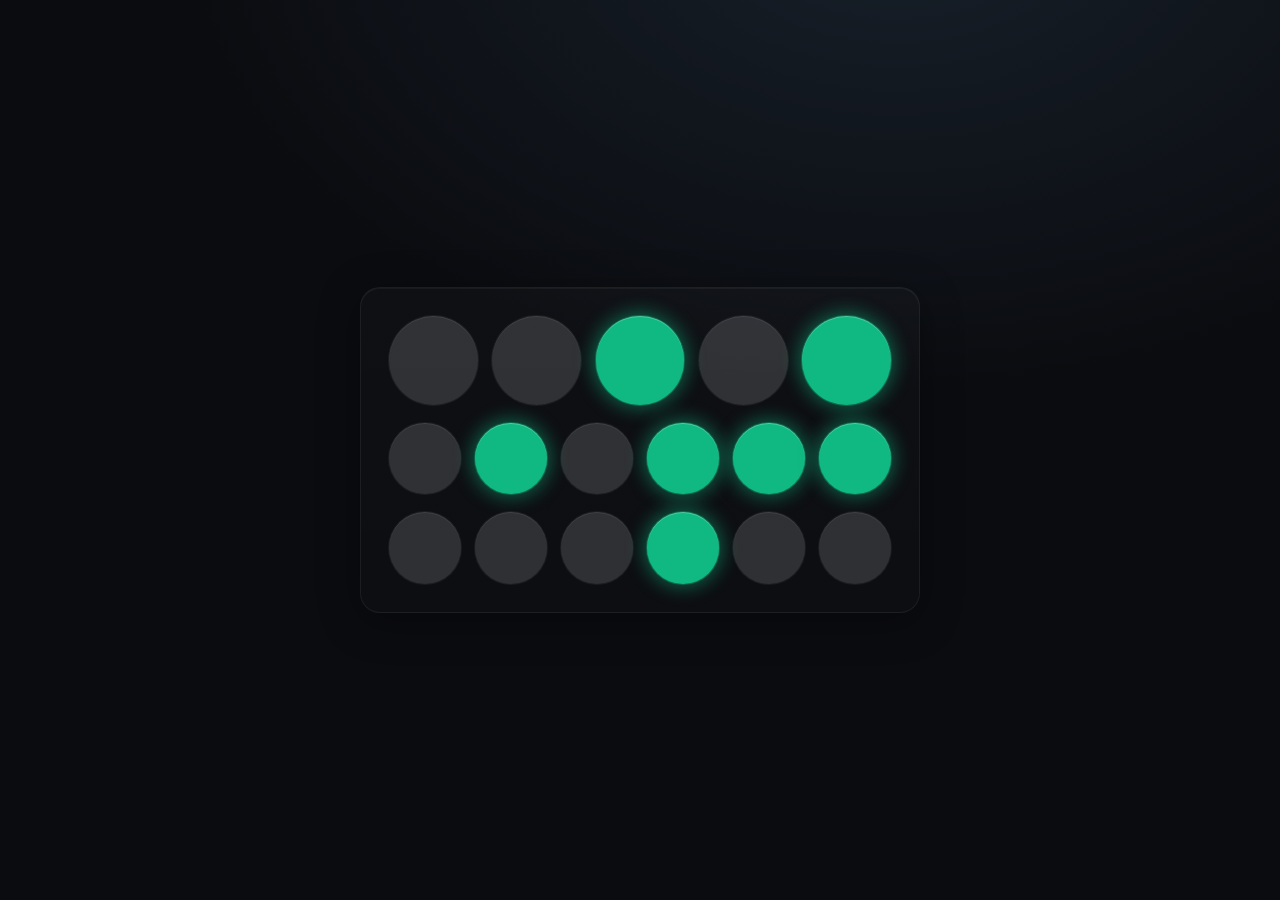
==== ui/web/binclock/index.html @ dfd4c3f3 "feat: add storage functionality for Sudoku game state - Implemented saveGame, loadSavedGame, and cle" ====
<!DOCTYPE html>
<html lang="en">
<head>
  <meta charset="utf-8" />
  <meta name="viewport" content="width=device-width, initial-scale=1" />
  <title>bin(00:00)</title>

  <!-- Open Graph -->
  <meta property="og:title" content="Binary Clock">
  <meta property="og:description" content="Binary LED-style clock in the browser.">
  <meta property="og:image" content="https://qdiag.xyz/assets/binclock-preview.png">
  <meta property="og:type" content="website">
  <meta property="og:url" content="https://qdiag.xyz/binclock/">

  <!-- Favicons (in assets/icons-binclock) -->
  <link rel="apple-touch-icon" sizes="180x180" href="https://qdiag.xyz/assets/icons-binclock/apple-touch-icon.png">
  <link rel="icon" type="image/png" sizes="32x32" href="https://qdiag.xyz/assets/icons-binclock/favicon-32x32.png">
  <link rel="icon" type="image/png" sizes="16x16" href="https://qdiag.xyz/assets/icons-binclock/favicon-16x16.png">
  <link rel="manifest" href="https://qdiag.xyz/assets/icons-binclock/site.webmanifest">

  <style>
    :root{--bg:#0b0c10;--panel:#111318;--fg:#e5e7eb;--muted:#9aa3af;--off:rgba(255,255,255,.14);--on:#10b981;--glow:rgba(16,185,129,.45);--gap:clamp(10px,2.2vw,18px);--radius:20px}
    *{box-sizing:border-box}
    html,body{height:100%;background:radial-gradient(1200px 800px at 70% -10%,#17202a 0%,var(--bg) 60%);color:var(--fg);font-family:ui-sans-serif,system-ui,-apple-system,Segoe UI,Roboto,Helvetica,Arial,"Apple Color Emoji","Segoe UI Emoji";line-height:1.45}
    body{margin:0;display:grid;place-items:center;padding:6vh 4vw}
    .wrap{width:min(560px,92vw);display:grid;gap:var(--gap);background:linear-gradient(180deg,rgba(255,255,255,.02),rgba(255,255,255,.01));border:1px solid rgba(255,255,255,.06);border-radius:var(--radius);box-shadow:0 8px 40px rgba(0,0,0,.35),inset 0 1px 0 rgba(255,255,255,.04);padding:clamp(16px,3.5vw,28px)}
    .row{display:grid;grid-template-columns:repeat(var(--cols),1fr);gap:calc(var(--gap)*.8);width:100%}
    .light{aspect-ratio:1/1;border-radius:9999px;background:var(--off);box-shadow:inset 0 1px 0 rgba(255,255,255,.08),0 0 0 1px rgba(255,255,255,.06);transition:background .2s,box-shadow .2s,transform .2s}
    .light.on{background:var(--on);box-shadow:inset 0 1px 0 rgba(255,255,255,.25),0 0 18px 4px var(--glow),0 0 0 1px rgba(16,185,129,.35);transform:translateZ(0)}
  </style>
</head>
<body>
  <main class="wrap" aria-live="polite">
    <section><div id="hours" class="row" aria-label="Hours"></div></section>
    <section><div id="minutes" class="row" aria-label="Minutes"></div></section>
    <section><div id="seconds" class="row" aria-label="Seconds"></div></section>
  </main>

  <script>
    // Create a row of lights
    function createRow(host,count){host.style.setProperty('--cols',count);host.replaceChildren();for(let i=0;i<count;i++){const d=document.createElement('div');d.className='light';d.setAttribute('aria-hidden','true');host.appendChild(d)}}
    // Decimal to fixed-width binary
    const toFixedBinary=(n,w)=>n.toString(2).padStart(w,'0');
    // Local time parts
    function getLocalTimeParts(){const d=new Date();return{h:d.getHours(),m:d.getMinutes(),s:d.getSeconds()}}
    // Apply bits to row (MSB first)
    function applyBits(host,bits){const it=host.children;for(let i=0;i<bits.length;i++){it[i].classList.toggle('on',bits[i]==='1')}}
    // Init rows
    const hoursEl=document.getElementById('hours'),minutesEl=document.getElementById('minutes'),secondsEl=document.getElementById('seconds');
    createRow(hoursEl,5);createRow(minutesEl,6);createRow(secondsEl,6);
    // Update UI and title bin(HH:MM)
    function update(){const{h,m,s}=getLocalTimeParts();applyBits(hoursEl,toFixedBinary(h,5));applyBits(minutesEl,toFixedBinary(m,6));applyBits(secondsEl,toFixedBinary(s,6));document.title=`bin(${String(h).padStart(2,'0')}:${String(m).padStart(2,'0')})`;}
    update();const delay=1000-(Date.now()%1000);setTimeout(()=>{update();setInterval(update,1000)},delay);
  </script>
</body>
</html>
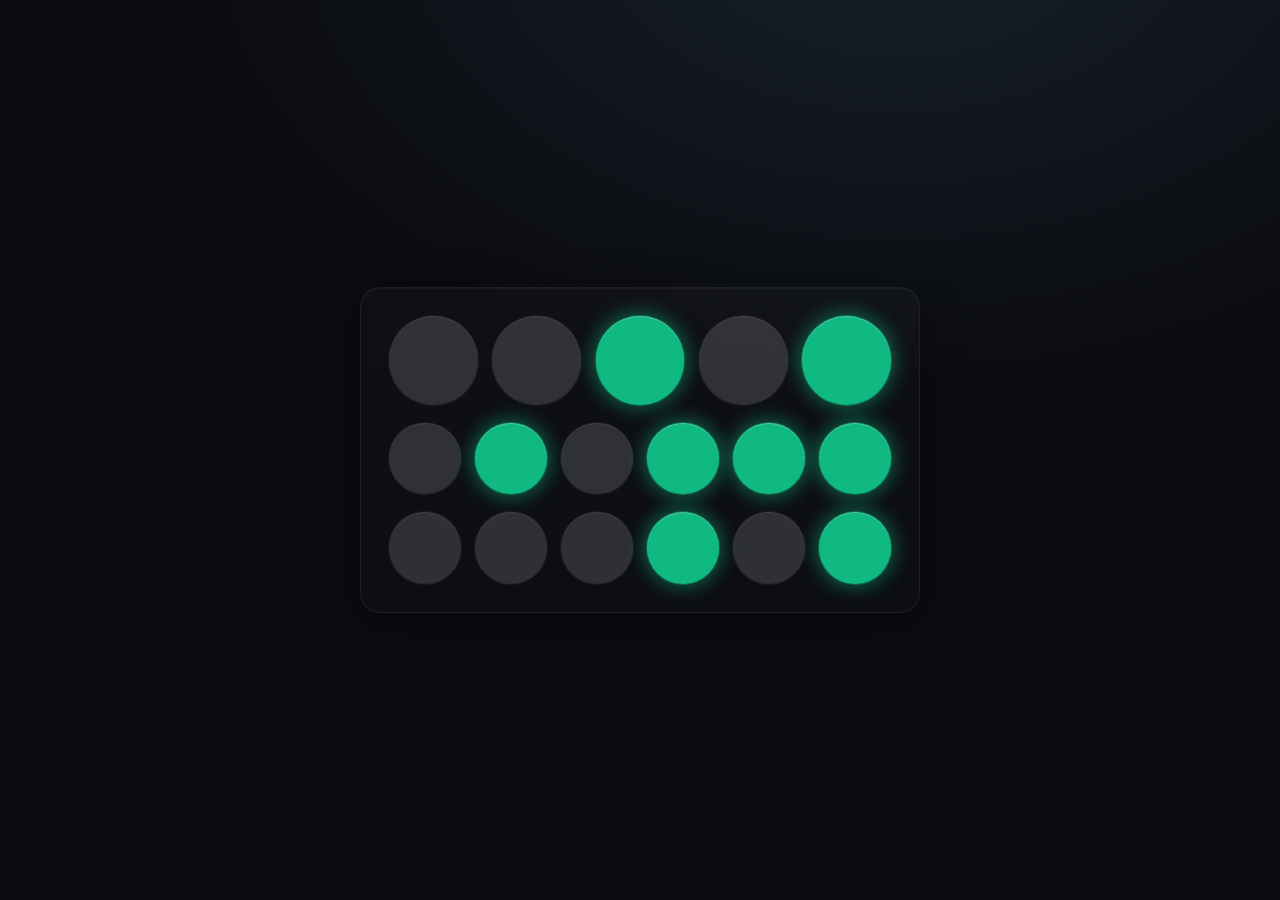
==== commit 013d8470: "feat: update README and HTML files for asset paths; enhance server configuration for allowed origins" ====
--- a/ui/web/binclock/index.html
+++ b/ui/web/binclock/index.html
@@ -8,15 +8,14 @@
   <!-- Open Graph -->
   <meta property="og:title" content="Binary Clock">
   <meta property="og:description" content="Binary LED-style clock in the browser.">
-  <meta property="og:image" content="https://qdiag.xyz/assets/binclock-preview.png">
+  <meta property="og:image" content="/assets/binclock-preview.png">
   <meta property="og:type" content="website">
-  <meta property="og:url" content="https://qdiag.xyz/binclock/">
 
   <!-- Favicons (in assets/icons-binclock) -->
-  <link rel="apple-touch-icon" sizes="180x180" href="https://qdiag.xyz/assets/icons-binclock/apple-touch-icon.png">
-  <link rel="icon" type="image/png" sizes="32x32" href="https://qdiag.xyz/assets/icons-binclock/favicon-32x32.png">
-  <link rel="icon" type="image/png" sizes="16x16" href="https://qdiag.xyz/assets/icons-binclock/favicon-16x16.png">
-  <link rel="manifest" href="https://qdiag.xyz/assets/icons-binclock/site.webmanifest">
+  <link rel="apple-touch-icon" sizes="180x180" href="/assets/icons-binclock/apple-touch-icon.png">
+  <link rel="icon" type="image/png" sizes="32x32" href="/assets/icons-binclock/favicon-32x32.png">
+  <link rel="icon" type="image/png" sizes="16x16" href="/assets/icons-binclock/favicon-16x16.png">
+  <link rel="manifest" href="/assets/icons-binclock/site.webmanifest">
 
   <style>
     :root{--bg:#0b0c10;--panel:#111318;--fg:#e5e7eb;--muted:#9aa3af;--off:rgba(255,255,255,.14);--on:#10b981;--glow:rgba(16,185,129,.45);--gap:clamp(10px,2.2vw,18px);--radius:20px}
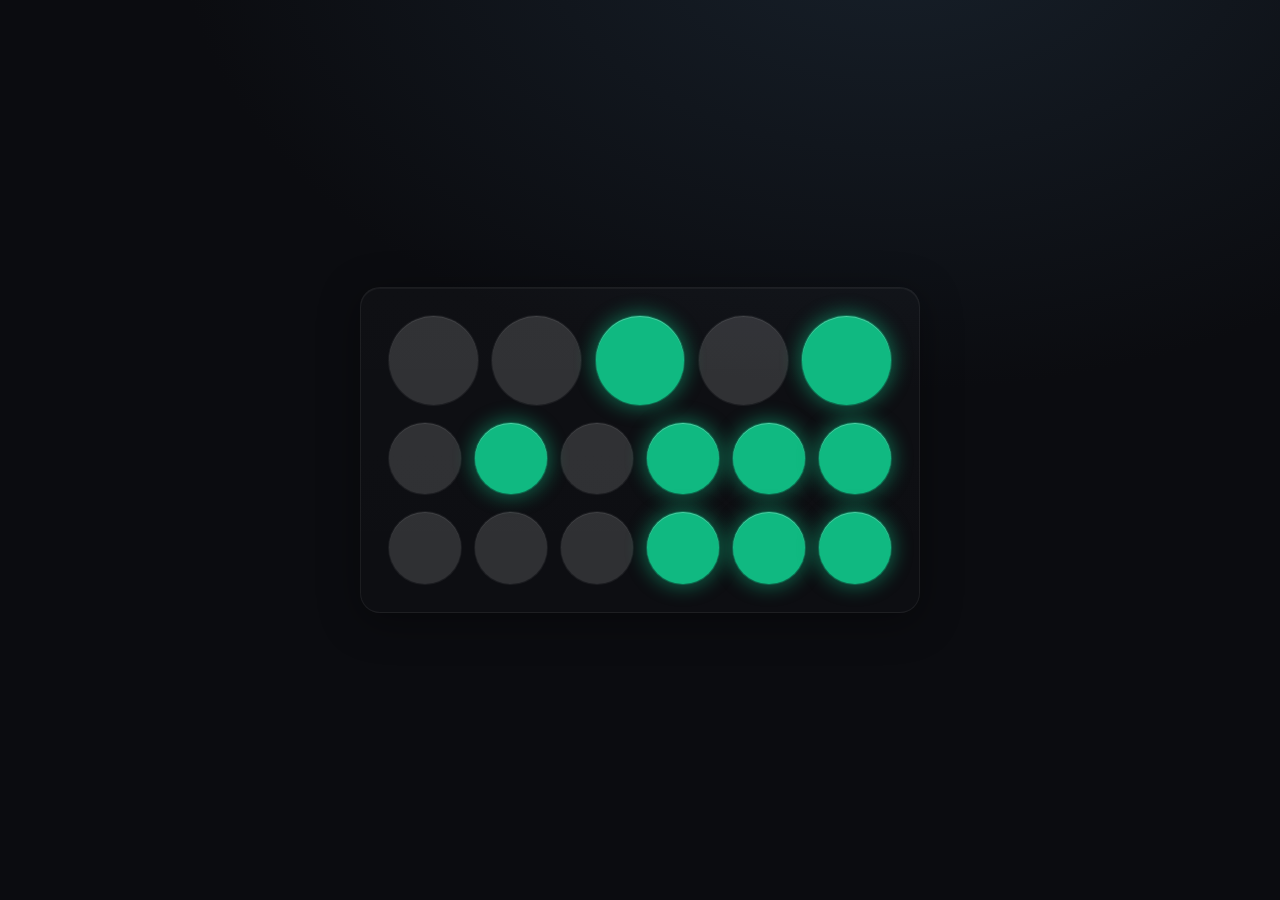
==== commit 5dcc57ec: "fix: update paths for favicons and links in HTML files for consistency" ====
--- a/ui/web/binclock/index.html
+++ b/ui/web/binclock/index.html
@@ -12,10 +12,10 @@
   <meta property="og:type" content="website">
 
   <!-- Favicons (in assets/icons-binclock) -->
-  <link rel="apple-touch-icon" sizes="180x180" href="/assets/icons-binclock/apple-touch-icon.png">
-  <link rel="icon" type="image/png" sizes="32x32" href="/assets/icons-binclock/favicon-32x32.png">
-  <link rel="icon" type="image/png" sizes="16x16" href="/assets/icons-binclock/favicon-16x16.png">
-  <link rel="manifest" href="/assets/icons-binclock/site.webmanifest">
+  <link rel="apple-touch-icon" sizes="180x180" href="../assets/icons-binclock/apple-touch-icon.png">
+  <link rel="icon" type="image/png" sizes="32x32" href="../assets/icons-binclock/favicon-32x32.png">
+  <link rel="icon" type="image/png" sizes="16x16" href="../assets/icons-binclock/favicon-16x16.png">
+  <link rel="manifest" href="../assets/icons-binclock/site.webmanifest">
 
   <style>
     :root{--bg:#0b0c10;--panel:#111318;--fg:#e5e7eb;--muted:#9aa3af;--off:rgba(255,255,255,.14);--on:#10b981;--glow:rgba(16,185,129,.45);--gap:clamp(10px,2.2vw,18px);--radius:20px}
